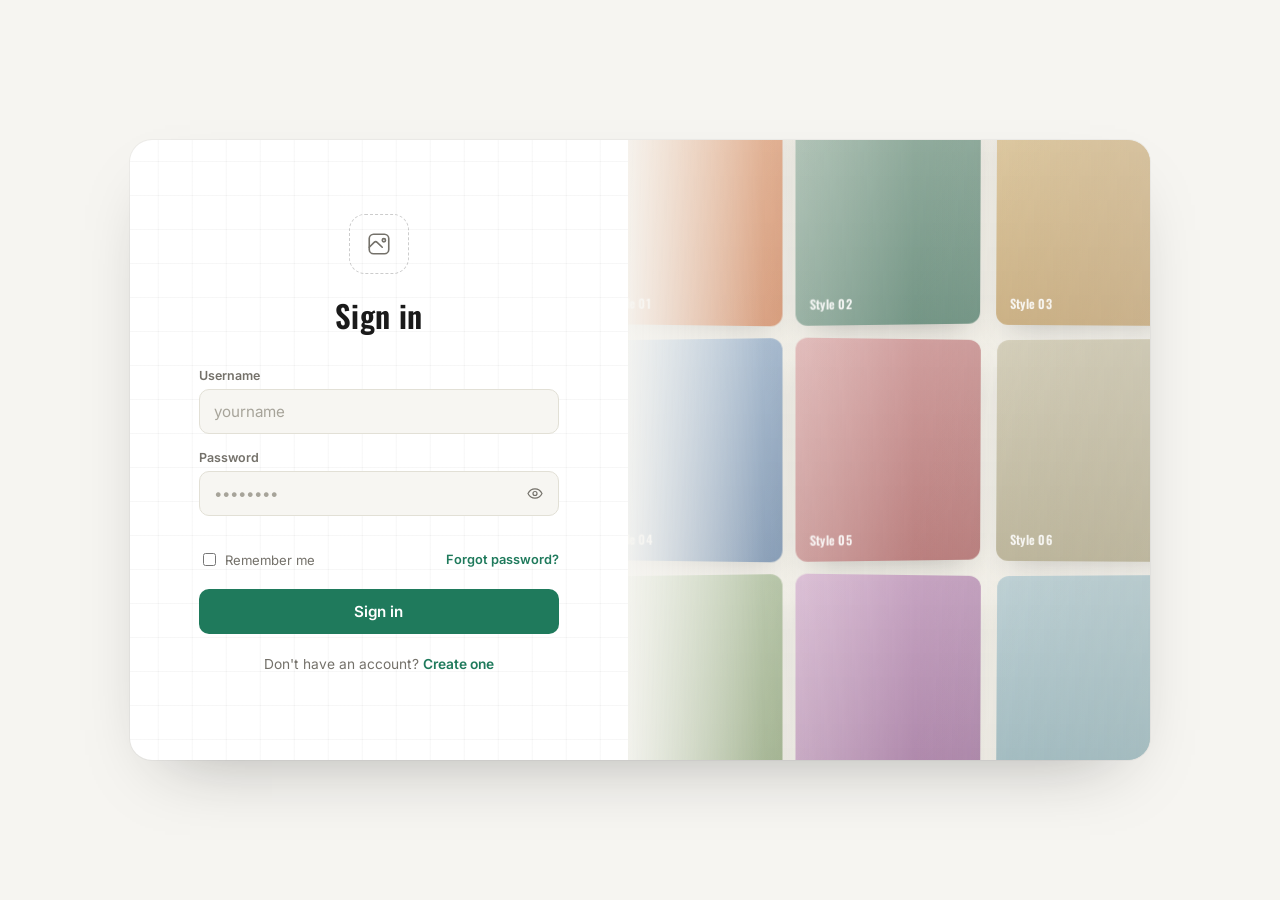
==== login.html @ 995468ad "login and register from with dark and light theme" ====
<!DOCTYPE html>
<html lang="en">
<head>
<meta charset="UTF-8">
<meta name="viewport" content="width=device-width, initial-scale=1.0">
<title>Sign in</title>
<link rel="preconnect" href="https://fonts.googleapis.com">
<link rel="preconnect" href="https://fonts.gstatic.com" crossorigin>
<link href="https://fonts.googleapis.com/css2?family=Oswald:wght@500;600&family=Inter:wght@400;500;600&display=swap" rel="stylesheet">
<link rel="stylesheet" href="styles-light.css">
<!-- Swap to styles-dark.css for the dark theme -->
</head>
<body>

<div class="stage">

  <div class="form-side">
    <div class="form-inner">

      <!-- LOGO: replace this placeholder with your own mark, e.g.
           <img src="logo.svg" alt="Your company" width="60" height="60"> -->
      <div class="logo-slot" aria-hidden="true">
        <svg viewBox="0 0 24 24" fill="none" stroke="currentColor" stroke-width="1.5" stroke-linecap="round" stroke-linejoin="round">
          <rect x="3" y="3" width="18" height="18" rx="4"/>
          <path d="M3 15l4.5-4.5a2 2 0 0 1 2.8 0L15 15"/>
          <circle cx="16.5" cy="8.5" r="1.5"/>
        </svg>
      </div>

      <h1 class="heading">Sign in</h1>

      <form id="login-form" novalidate>
        <div class="field">
          <label for="login-username">Username</label>
          <div class="field-input">
            <input id="login-username" name="username" type="text" placeholder="yourname" autocomplete="username" required>
          </div>
        </div>

        <div class="field">
          <label for="login-password">Password</label>
          <div class="field-input">
            <input id="login-password" name="password" type="password" class="has-toggle" placeholder="••••••••" autocomplete="current-password" required minlength="8">
            <button type="button" class="toggle-visibility" data-target="login-password" data-visible="false" aria-label="Show password">
              <svg class="icon-on" viewBox="0 0 24 24" fill="none" stroke="currentColor" stroke-width="1.8" stroke-linecap="round" stroke-linejoin="round"><path d="M1.5 12S5 5 12 5s10.5 7 10.5 7-3.5 7-10.5 7S1.5 12 1.5 12Z"/><circle cx="12" cy="12" r="3"/></svg>
              <svg class="icon-off" viewBox="0 0 24 24" fill="none" stroke="currentColor" stroke-width="1.8" stroke-linecap="round" stroke-linejoin="round"><path d="M3 3l18 18"/><path d="M10.6 5.1A10.9 10.9 0 0 1 12 5c7 0 10.5 7 10.5 7a13.6 13.6 0 0 1-3.1 3.9M6.4 6.4C3.5 8.2 1.5 12 1.5 12s3.5 7 10.5 7a10.9 10.9 0 0 0 4.6-1"/><path d="M9.9 9.9a3 3 0 0 0 4.2 4.2"/></svg>
            </button>
          </div>
          <div class="hint" data-hint-for="login-password"></div>
        </div>

        <div class="aux-row">
          <label style="display:flex; align-items:center; gap:6px; font-size:0.82rem;">
            <input type="checkbox" style="width:auto;" id="remember"> Remember me
          </label>
          <a href="#" onclick="return false;">Forgot password?</a>
        </div>

        <button class="submit" type="submit">Sign in</button>
        <div class="status" id="login-status"></div>
      </form>

      <p class="switch-line">Don't have an account? <a href="register.html">Create one</a></p>

    </div>
  </div>

  <div class="image-side" aria-hidden="true">
    <div class="collage-track">
      <div class="cover cover-1"><span>Style 01</span></div>
      <div class="cover cover-2"><span>Style 02</span></div>
      <div class="cover cover-3"><span>Style 03</span></div>
      <div class="cover cover-4"><span>Style 04</span></div>
      <div class="cover cover-5"><span>Style 05</span></div>
      <div class="cover cover-6"><span>Style 06</span></div>
      <div class="cover cover-7"><span>Style 07</span></div>
      <div class="cover cover-8"><span>Style 08</span></div>
      <div class="cover cover-9"><span>Style 09</span></div>
    </div>
    <div class="fog-overlay"></div>
  </div>

</div>

<script src="script.js"></script>
</body>
</html>
---- styles-light.css ----
/* =========================================================
   LIGHT THEME — for login.html / register.html
   e-commerce styling, images in a 3x3 grid, gently bent,
   drifting on a top-right ⇄ top-left diagonal.
   ========================================================= */

:root{
  --bg-page: #f6f5f1;
  --panel-bg: #ffffff;
  --panel-grid-line: rgba(26,26,26,0.035);
  --ink: #1a1a1a;
  --ink-soft: #74716a;
  --accent: #1f7a5c;
  --accent-strong: #145940;
  --accent-glow: rgba(31,122,92,0.16);
  --input-bg: #f7f6f2;
  --input-border: #e2e0d6;
  --error: #c0392b;
  --ok: #1f7a5c;
  --radius: 22px;
}

*{ box-sizing: border-box; }
html, body{ margin:0; padding:0; min-height:100vh; }

body{
  font-family: 'Inter', system-ui, sans-serif;
  color: var(--ink);
  background: var(--bg-page);
  min-height: 100vh;
  display:flex;
  align-items:center;
  justify-content:center;
  padding: 32px 20px;
}

.stage{
  width:100%;
  max-width: 1020px;
  display:grid;
  grid-template-columns: 1fr 1.05fr;
  background: var(--panel-bg);
  border-radius: var(--radius);
  overflow:hidden;
  box-shadow: 0 30px 70px -35px rgba(26,26,26,0.35), 0 0 0 1px rgba(26,26,26,0.04);
  min-height: 620px;
}

/* ---------------- form side ---------------- */

.form-side{
  position:relative;
  padding: 44px 40px;
  display:flex;
  align-items:center;
  justify-content:center;
  background-image:
    linear-gradient(var(--panel-grid-line) 1px, transparent 1px),
    linear-gradient(90deg, var(--panel-grid-line) 1px, transparent 1px);
  background-size: 34px 34px;
  background-position: center;
}

.form-inner{
  width:100%;
  max-width: 360px;
  display:flex;
  flex-direction:column;
  align-items:center;
  text-align:center;
}

.logo-slot{
  width: 60px;
  height: 60px;
  border-radius: 16px;
  border: 1.5px dashed rgba(26,26,26,0.22);
  display:flex;
  align-items:center;
  justify-content:center;
  color: var(--ink-soft);
  margin-bottom: 18px;
}
.logo-slot svg{ width:26px; height:26px; }

.heading{
  font-family: 'Oswald', 'Inter', sans-serif;
  font-weight: 600;
  letter-spacing: 0.01em;
  font-size: clamp(1.7rem, 2.4vw, 2.1rem);
  margin: 0 0 30px;
  color: var(--ink);
}

form{
  width:100%;
  display:flex;
  flex-direction:column;
  gap: 16px;
  text-align:left;
}

.field{ display:flex; flex-direction:column; gap:6px; }
.field label{ font-size: 0.78rem; font-weight: 600; color: var(--ink-soft); }
.field-input{ position:relative; display:flex; align-items:center; }

.field input{
  width:100%;
  font-family:'Inter', sans-serif;
  font-size: 0.95rem;
  color: var(--ink);
  background: var(--input-bg);
  border: 1px solid var(--input-border);
  border-radius: 10px;
  padding: 12px 14px;
  outline:none;
  transition: border-color .15s ease, box-shadow .15s ease, background .15s ease;
}
.field input.has-toggle{ padding-right: 44px; }
.field input::placeholder{ color: #a7a49a; }
.field input:focus{
  border-color: var(--accent);
  background: #ffffff;
  box-shadow: 0 0 0 4px var(--accent-glow);
}
.field input.touched:invalid{ border-color: var(--error); }

.toggle-visibility{
  position:absolute;
  right:10px;
  display:flex;
  align-items:center;
  justify-content:center;
  width:28px; height:28px;
  background:none; border:none;
  cursor:pointer;
  color: var(--ink-soft);
  border-radius: 6px;
}
.toggle-visibility:hover{ color: var(--ink); background: rgba(26,26,26,0.06); }
.toggle-visibility svg{ width:19px; height:19px; }
.toggle-visibility .icon-off{ display:none; }
.toggle-visibility[data-visible="true"] .icon-on{ display:none; }
.toggle-visibility[data-visible="true"] .icon-off{ display:block; }

.hint{ font-size: 0.74rem; color: var(--ink-soft); min-height: 1em; }
.hint.error{ color: var(--error); }

.aux-row{
  display:flex;
  justify-content:space-between;
  align-items:center;
  font-size: 0.8rem;
  color: var(--ink-soft);
}
.aux-row a{ color: var(--accent); text-decoration:none; font-weight:600; }
.aux-row a:hover{ text-decoration: underline; }

.submit{
  margin-top: 4px;
  background: var(--accent);
  color: #fff;
  border:none;
  border-radius: 10px;
  padding: 13px 18px;
  font-family:'Inter', sans-serif;
  font-size: 0.95rem;
  font-weight: 600;
  cursor:pointer;
  transition: background .15s ease, transform .1s ease;
}
.submit:hover{ background: var(--accent-strong); }
.submit:active{ transform: translateY(1px); }

.switch-line{
  margin-top: 22px;
  font-size: 0.86rem;
  color: var(--ink-soft);
  text-align:center;
}
.switch-line a{ color: var(--accent); text-decoration:none; font-weight:600; }
.switch-line a:hover{ text-decoration: underline; }

.status{
  margin-top: 14px;
  font-size: 0.84rem;
  padding: 10px 12px;
  border-radius: 8px;
  display:none;
  width:100%;
  text-align:left;
}
.status.show{ display:block; }
.status.ok{ background: rgba(31,122,92,0.1); color: var(--ok); }
.status.bad{ background: rgba(192,57,43,0.1); color: var(--error); }

/* ---------------- image side (desktop only) — 3 x 3 grid ---------------- */

.image-side{
  position:relative;
  overflow:hidden;
  background: #efece3;
}

.collage-track{
  position:absolute;
  inset: -6%;
  display:grid;
  grid-template-columns: repeat(3, 1fr);
  grid-template-rows: repeat(3, 1fr);
  gap: 14px;
  animation: driftDiagonal 9s ease-in-out infinite;
}

/* each tile is a landscape image, gently bent in 3D */
.cover{
  border-radius: 12px;
  display:flex;
  align-items:flex-end;
  padding: 12px 14px;
  font-family: 'Oswald', sans-serif;
  font-weight: 600;
  font-size: 0.78rem;
  letter-spacing: 0.02em;
  color: rgba(255,255,255,0.92);
  box-shadow: 0 16px 30px -16px rgba(26,26,26,0.35);
  transform: perspective(900px) rotateY(-6deg) rotateX(1deg);
  transform-style: preserve-3d;
}
.cover:nth-child(3n+2){
  transform: perspective(900px) rotateY(6deg) rotateX(-1deg);
}
.cover:nth-child(3n){
  transform: perspective(900px) rotateY(-3deg) rotateX(2deg);
}

.cover-1{ background: linear-gradient(135deg, #e8b48f, #c9764a); }
.cover-2{ background: linear-gradient(135deg, #9fb7a8, #4f7a67); }
.cover-3{ background: linear-gradient(135deg, #d9c08f, #a67c3d); }
.cover-4{ background: linear-gradient(135deg, #a9c1d9, #4f7098); }
.cover-5{ background: linear-gradient(135deg, #d9a6a6, #a35656); }
.cover-6{ background: linear-gradient(135deg, #c9c2a8, #8a7f56); }
.cover-7{ background: linear-gradient(135deg, #b7c9a8, #6f8a56); }
.cover-8{ background: linear-gradient(135deg, #cfa8c9, #8a5688); }
.cover-9{ background: linear-gradient(135deg, #a8c2c9, #4f7f8a); }

.fog-overlay{
  position:absolute;
  inset:0;
  background:
    linear-gradient(90deg, rgba(246,245,241,0.95) 0%, rgba(246,245,241,0.25) 26%, rgba(246,245,241,0.06) 55%, rgba(246,245,241,0.35) 100%),
    linear-gradient(rgba(246,245,241,0.08), rgba(246,245,241,0.18));
}

@keyframes driftDiagonal{
  0%   { transform: translate(4%, -10px); }
  50%  { transform: translate(-4%, 10px); }
  100% { transform: translate(4%, -10px); }
}

@media (prefers-reduced-motion: reduce){
  .collage-track{ animation: none; }
}

/* ---------------- responsive ---------------- */

@media (max-width: 860px){
  .stage{
    grid-template-columns: 1fr;
    max-width: 460px;
    min-height: unset;
  }
  .image-side{ display:none; }
  .form-side{ padding: 36px 30px; }
}

@media (max-width: 420px){
  body{ padding: 18px 12px; }
  .form-side{ padding: 28px 20px; }
}
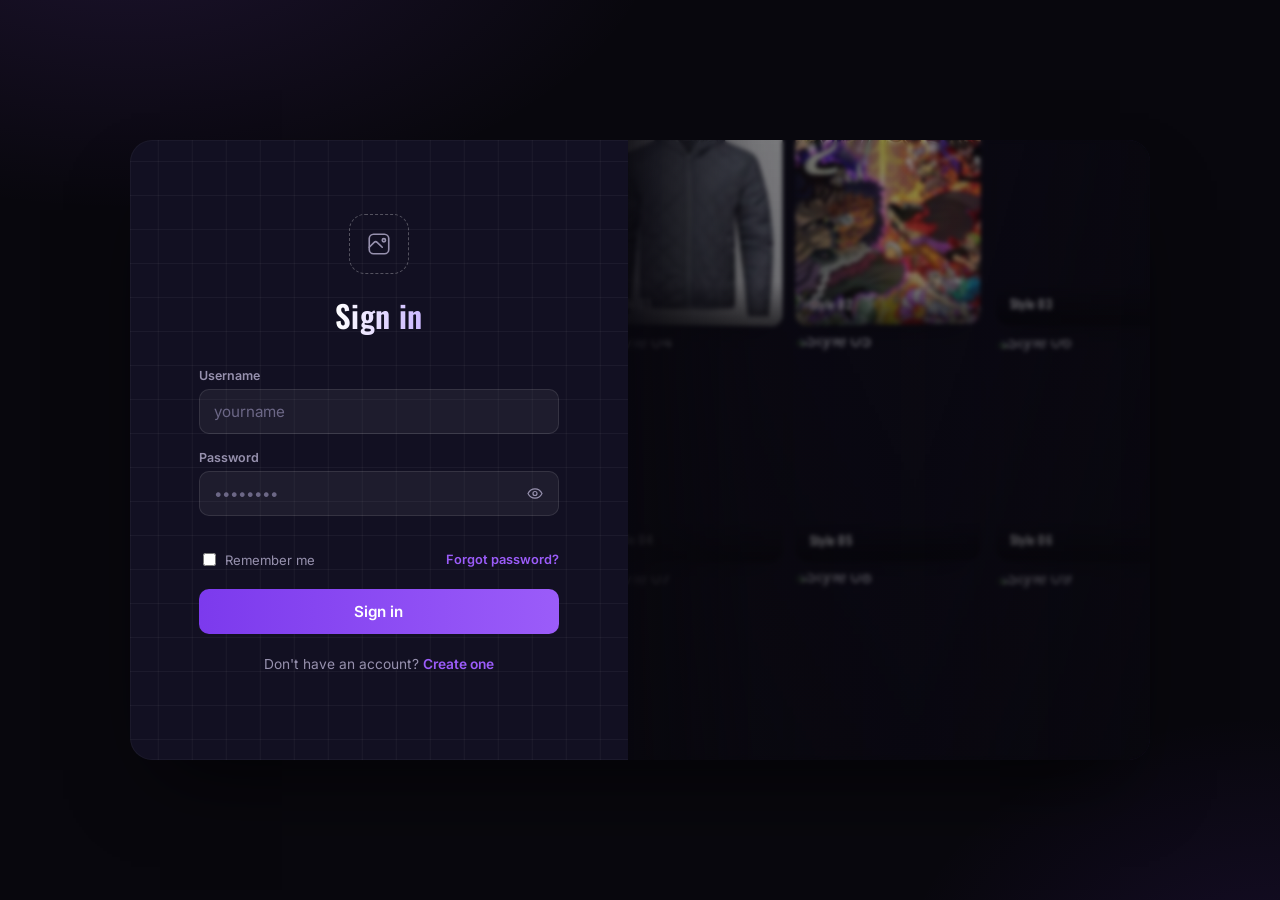
==== commit 354fef3d: "added the image instead of gradient" ====
--- a/login.html
+++ b/login.html
@@ -7,7 +7,7 @@
 <link rel="preconnect" href="https://fonts.googleapis.com">
 <link rel="preconnect" href="https://fonts.gstatic.com" crossorigin>
 <link href="https://fonts.googleapis.com/css2?family=Oswald:wght@500;600&family=Inter:wght@400;500;600&display=swap" rel="stylesheet">
-<link rel="stylesheet" href="styles-light.css">
+<link rel="stylesheet" href="styles-dark.css">
 <!-- Swap to styles-dark.css for the dark theme -->
 </head>
 <body>
@@ -67,15 +67,15 @@
 
   <div class="image-side" aria-hidden="true">
     <div class="collage-track">
-      <div class="cover cover-1"><span>Style 01</span></div>
-      <div class="cover cover-2"><span>Style 02</span></div>
-      <div class="cover cover-3"><span>Style 03</span></div>
-      <div class="cover cover-4"><span>Style 04</span></div>
-      <div class="cover cover-5"><span>Style 05</span></div>
-      <div class="cover cover-6"><span>Style 06</span></div>
-      <div class="cover cover-7"><span>Style 07</span></div>
-      <div class="cover cover-8"><span>Style 08</span></div>
-      <div class="cover cover-9"><span>Style 09</span></div>
+      <div class="cover cover-1"><img src="swiper/images.jpeg" alt="Style 01"><span>Style 01</span></div>
+      <div class="cover cover-2"><img src="swiper/onepiece.jpeg" alt="Style 02"><span>Style 02</span></div>
+      <div class="cover cover-3"><img src="images/style-03.jpg" alt="Style 03"><span>Style 03</span></div>
+      <div class="cover cover-4"><img src="images/style-04.jpg" alt="Style 04"><span>Style 04</span></div>
+      <div class="cover cover-5"><img src="images/style-05.jpg" alt="Style 05"><span>Style 05</span></div>
+      <div class="cover cover-6"><img src="images/style-06.jpg" alt="Style 06"><span>Style 06</span></div>
+      <div class="cover cover-7"><img src="images/style-07.jpg" alt="Style 07"><span>Style 07</span></div>
+      <div class="cover cover-8"><img src="images/style-08.jpg" alt="Style 08"><span>Style 08</span></div>
+      <div class="cover cover-9"><img src="images/style-09.jpg" alt="Style 09"><span>Style 09</span></div>
     </div>
     <div class="fog-overlay"></div>
   </div>
--- a/styles-dark.css
+++ b/styles-dark.css
@@ -0,0 +1,299 @@
+/* =========================================================
+   DARK THEME — for login.html / register.html
+   poster-driven, violet accent on near-black, images in a
+   3x3 grid, gently bent, drifting on a top-right ⇄ top-left
+   diagonal.
+   ========================================================= */
+
+:root{
+  --bg-page: #08070d;
+  --panel-bg: #121022;
+  --panel-grid-line: rgba(255,255,255,0.045);
+  --ink: #f4f2fb;
+  --ink-soft: #9791ae;
+  --accent: #9b5cf9;
+  --accent-strong: #7c3aed;
+  --accent-glow: rgba(155,92,249,0.35);
+  --input-bg: rgba(255,255,255,0.05);
+  --input-border: rgba(255,255,255,0.10);
+  --error: #f87171;
+  --ok: #4ade80;
+  --radius: 22px;
+}
+
+*{ box-sizing: border-box; }
+html, body{ margin:0; padding:0; min-height:100vh; }
+
+body{
+  font-family: 'Inter', system-ui, sans-serif;
+  color: var(--ink);
+  background:
+    radial-gradient(900px 500px at 10% -10%, rgba(155,92,249,0.14), transparent 60%),
+    radial-gradient(700px 500px at 100% 110%, rgba(124,58,237,0.12), transparent 55%),
+    var(--bg-page);
+  min-height: 100vh;
+  display:flex;
+  align-items:center;
+  justify-content:center;
+  padding: 32px 20px;
+}
+
+.stage{
+  width:100%;
+  max-width: 1020px;
+  display:grid;
+  grid-template-columns: 1fr 1.05fr;
+  background: var(--panel-bg);
+  border-radius: var(--radius);
+  overflow:hidden;
+  box-shadow: 0 40px 80px -30px rgba(0,0,0,0.7), 0 0 0 1px rgba(255,255,255,0.04) inset;
+  min-height: 620px;
+}
+
+/* ---------------- form side ---------------- */
+
+.form-side{
+  position:relative;
+  padding: 44px 40px;
+  display:flex;
+  align-items:center;
+  justify-content:center;
+  background-image:
+    linear-gradient(var(--panel-grid-line) 1px, transparent 1px),
+    linear-gradient(90deg, var(--panel-grid-line) 1px, transparent 1px);
+  background-size: 34px 34px;
+  background-position: center;
+}
+
+.form-inner{
+  width:100%;
+  max-width: 360px;
+  display:flex;
+  flex-direction:column;
+  align-items:center;
+  text-align:center;
+}
+
+.logo-slot{
+  width: 60px;
+  height: 60px;
+  border-radius: 16px;
+  border: 1.5px dashed rgba(255,255,255,0.28);
+  display:flex;
+  align-items:center;
+  justify-content:center;
+  color: var(--ink-soft);
+  margin-bottom: 18px;
+}
+.logo-slot svg{ width:26px; height:26px; }
+
+.heading{
+  font-family: 'Oswald', 'Inter', sans-serif;
+  font-weight: 600;
+  letter-spacing: 0.01em;
+  font-size: clamp(1.7rem, 2.4vw, 2.1rem);
+  margin: 0 0 30px;
+  background: linear-gradient(90deg, #ffffff, #cbb8ff);
+  -webkit-background-clip: text;
+  background-clip: text;
+  color: transparent;
+}
+
+form{
+  width:100%;
+  display:flex;
+  flex-direction:column;
+  gap: 16px;
+  text-align:left;
+}
+
+.field{ display:flex; flex-direction:column; gap:6px; }
+.field label{ font-size: 0.78rem; font-weight: 600; color: var(--ink-soft); }
+.field-input{ position:relative; display:flex; align-items:center; }
+
+.field input{
+  width:100%;
+  font-family:'Inter', sans-serif;
+  font-size: 0.95rem;
+  color: var(--ink);
+  background: var(--input-bg);
+  border: 1px solid var(--input-border);
+  border-radius: 10px;
+  padding: 12px 14px;
+  outline:none;
+  transition: border-color .15s ease, box-shadow .15s ease, background .15s ease;
+}
+.field input.has-toggle{ padding-right: 44px; }
+.field input::placeholder{ color: #6c6786; }
+.field input:focus{
+  border-color: var(--accent);
+  background: rgba(255,255,255,0.07);
+  box-shadow: 0 0 0 4px var(--accent-glow);
+}
+.field input.touched:invalid{ border-color: var(--error); }
+
+.toggle-visibility{
+  position:absolute;
+  right:10px;
+  display:flex;
+  align-items:center;
+  justify-content:center;
+  width:28px; height:28px;
+  background:none; border:none;
+  cursor:pointer;
+  color: var(--ink-soft);
+  border-radius: 6px;
+}
+.toggle-visibility:hover{ color: var(--ink); background: rgba(255,255,255,0.08); }
+.toggle-visibility svg{ width:19px; height:19px; }
+.toggle-visibility .icon-off{ display:none; }
+.toggle-visibility[data-visible="true"] .icon-on{ display:none; }
+.toggle-visibility[data-visible="true"] .icon-off{ display:block; }
+
+.hint{ font-size: 0.74rem; color: var(--ink-soft); min-height: 1em; }
+.hint.error{ color: var(--error); }
+
+.aux-row{
+  display:flex;
+  justify-content:space-between;
+  align-items:center;
+  font-size: 0.8rem;
+  color: var(--ink-soft);
+}
+.aux-row a{ color: var(--accent); text-decoration:none; font-weight:600; }
+.aux-row a:hover{ text-decoration: underline; }
+
+.submit{
+  margin-top: 4px;
+  background: linear-gradient(90deg, var(--accent-strong), var(--accent));
+  color: #fff;
+  border:none;
+  border-radius: 10px;
+  padding: 13px 18px;
+  font-family:'Inter', sans-serif;
+  font-size: 0.95rem;
+  font-weight: 600;
+  cursor:pointer;
+  transition: filter .15s ease, transform .1s ease;
+}
+.submit:hover{ filter: brightness(1.08); }
+.submit:active{ transform: translateY(1px); }
+
+.switch-line{
+  margin-top: 22px;
+  font-size: 0.86rem;
+  color: var(--ink-soft);
+  text-align:center;
+}
+.switch-line a{ color: var(--accent); text-decoration:none; font-weight:600; }
+.switch-line a:hover{ text-decoration: underline; }
+
+.status{
+  margin-top: 14px;
+  font-size: 0.84rem;
+  padding: 10px 12px;
+  border-radius: 8px;
+  display:none;
+  width:100%;
+  text-align:left;
+}
+.status.show{ display:block; }
+.status.ok{ background: rgba(74,222,128,0.12); color: var(--ok); }
+.status.bad{ background: rgba(248,113,113,0.12); color: var(--error); }
+
+/* ---------------- image side (desktop only) — 3 x 3 grid ---------------- */
+
+.image-side{
+  position:relative;
+  overflow:hidden;
+  background: #0c0a16;
+}
+
+.collage-track{
+  position:absolute;
+  inset: -6%;
+  display:grid;
+  grid-template-columns: repeat(3, 1fr);
+  grid-template-rows: repeat(3, 1fr);
+  gap: 14px;
+  animation: driftDiagonal 9s ease-in-out infinite;
+}
+
+/* each tile is a landscape image, gently bent in 3D.
+   Box size/shape comes from the grid — untouched below. */
+.cover{
+  position:relative;
+  overflow:hidden;
+  border-radius: 12px;
+  filter: saturate(1.05) brightness(0.9);
+  box-shadow: 0 16px 30px -16px rgba(0,0,0,0.55);
+  transform: perspective(900px) rotateY(-6deg) rotateX(1deg);
+  transform-style: preserve-3d;
+}
+.cover:nth-child(3n+2){
+  transform: perspective(900px) rotateY(6deg) rotateX(-1deg);
+}
+.cover:nth-child(3n){
+  transform: perspective(900px) rotateY(-3deg) rotateX(2deg);
+}
+
+/* the image fills the box completely and sits slightly zoomed in */
+.cover img{
+  position:absolute;
+  inset:0;
+  width:100%;
+  height:100%;
+  object-fit: cover;
+  object-position: center;
+  transform: scale(1.08);
+}
+
+/* readable label on top of the photo */
+.cover span{
+  position:absolute;
+  left:0; right:0; bottom:0;
+  padding: 12px 14px;
+  font-family: 'Oswald', sans-serif;
+  font-weight: 600;
+  font-size: 0.78rem;
+  letter-spacing: 0.02em;
+  color: rgba(255,255,255,0.9);
+  background: linear-gradient(0deg, rgba(0,0,0,0.65), rgba(0,0,0,0));
+}
+
+.fog-overlay{
+  position:absolute;
+  inset:0;
+  background:
+    linear-gradient(90deg, rgba(8,7,13,0.9) 0%, rgba(8,7,13,0.35) 24%, rgba(8,7,13,0.15) 55%, rgba(8,7,13,0.55) 100%),
+    linear-gradient(rgba(8,7,13,0.25), rgba(8,7,13,0.55));
+  backdrop-filter: blur(2px);
+  -webkit-backdrop-filter: blur(2px);
+}
+
+@keyframes driftDiagonal{
+  0%   { transform: translate(4%, -10px); }
+  50%  { transform: translate(-4%, 10px); }
+  100% { transform: translate(4%, -10px); }
+}
+
+@media (prefers-reduced-motion: reduce){
+  .collage-track{ animation: none; }
+}
+
+/* ---------------- responsive ---------------- */
+
+@media (max-width: 860px){
+  .stage{
+    grid-template-columns: 1fr;
+    max-width: 460px;
+    min-height: unset;
+  }
+  .image-side{ display:none; }
+  .form-side{ padding: 36px 30px; }
+}
+
+@media (max-width: 420px){
+  body{ padding: 18px 12px; }
+  .form-side{ padding: 28px 20px; }
+}
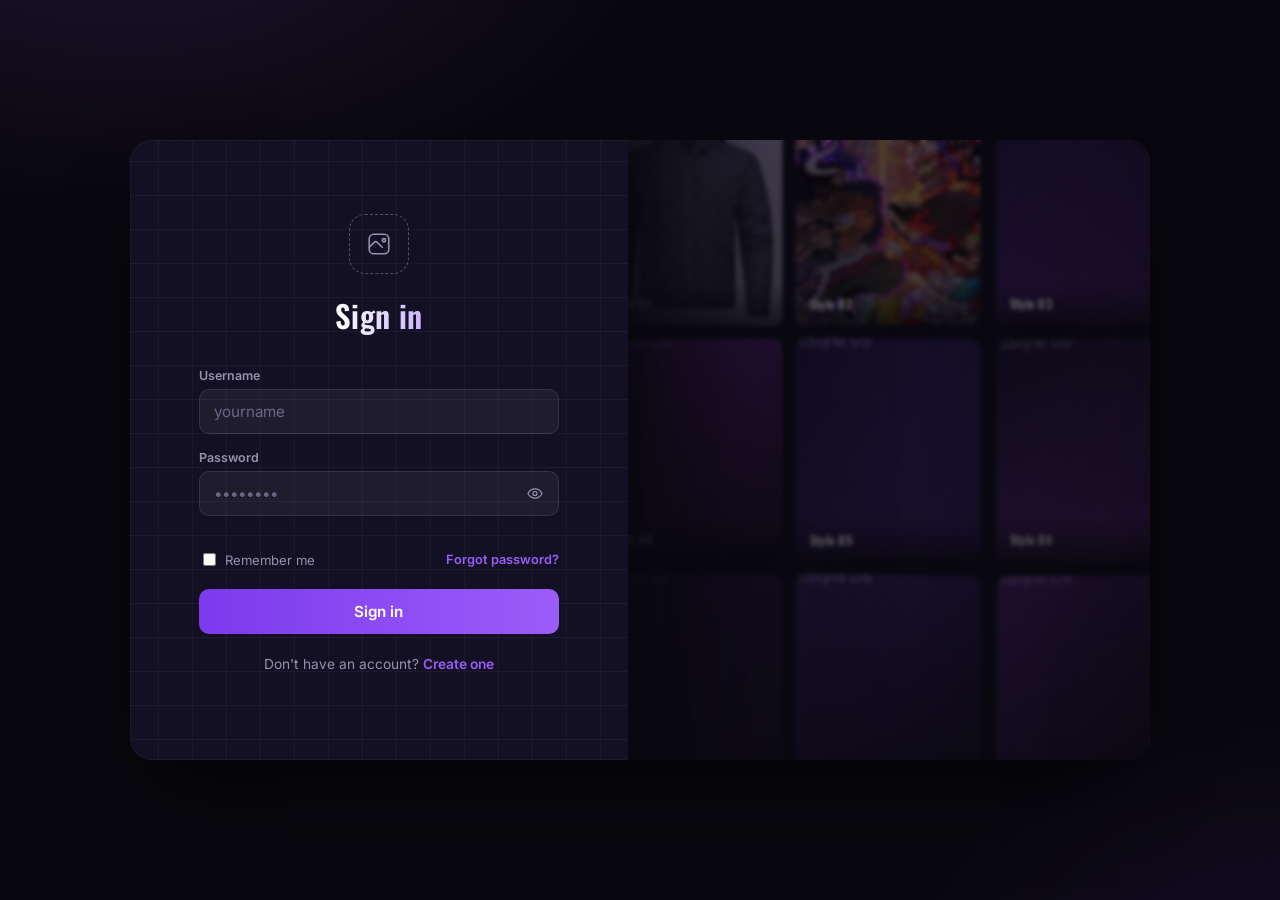
==== commit 7cf0da8e: "added gradient to the images" ====
--- a/login.html
+++ b/login.html
@@ -7,7 +7,7 @@
 <link rel="preconnect" href="https://fonts.googleapis.com">
 <link rel="preconnect" href="https://fonts.gstatic.com" crossorigin>
 <link href="https://fonts.googleapis.com/css2?family=Oswald:wght@500;600&family=Inter:wght@400;500;600&display=swap" rel="stylesheet">
-<link rel="stylesheet" href="styles-dark.css">
+<link rel="stylesheet" href="gradient/styles-dark.css">
 <!-- Swap to styles-dark.css for the dark theme -->
 </head>
 <body>
--- a/gradient/styles-dark.css
+++ b/gradient/styles-dark.css
@@ -0,0 +1,320 @@
+/* =========================================================
+   DARK THEME — for login.html / register.html
+   poster-driven, violet accent on near-black, images in a
+   3x3 grid, gently bent, drifting on a top-right ⇄ top-left
+   diagonal.
+   ========================================================= */
+
+:root{
+  --bg-page: #08070d;
+  --panel-bg: #121022;
+  --panel-grid-line: rgba(255,255,255,0.045);
+  --ink: #f4f2fb;
+  --ink-soft: #9791ae;
+  --accent: #9b5cf9;
+  --accent-strong: #7c3aed;
+  --accent-glow: rgba(155,92,249,0.35);
+  --input-bg: rgba(255,255,255,0.05);
+  --input-border: rgba(255,255,255,0.10);
+  --error: #f87171;
+  --ok: #4ade80;
+  --radius: 22px;
+}
+
+*{ box-sizing: border-box; }
+html, body{ margin:0; padding:0; min-height:100vh; }
+
+body{
+  font-family: 'Inter', system-ui, sans-serif;
+  color: var(--ink);
+  background:
+    radial-gradient(900px 500px at 10% -10%, rgba(155,92,249,0.14), transparent 60%),
+    radial-gradient(700px 500px at 100% 110%, rgba(124,58,237,0.12), transparent 55%),
+    var(--bg-page);
+  min-height: 100vh;
+  display:flex;
+  align-items:center;
+  justify-content:center;
+  padding: 32px 20px;
+}
+
+.stage{
+  width:100%;
+  max-width: 1020px;
+  display:grid;
+  grid-template-columns: 1fr 1.05fr;
+  background: var(--panel-bg);
+  border-radius: var(--radius);
+  overflow:hidden;
+  box-shadow: 0 40px 80px -30px rgba(0,0,0,0.7), 0 0 0 1px rgba(255,255,255,0.04) inset;
+  min-height: 620px;
+}
+
+/* ---------------- form side ---------------- */
+
+.form-side{
+  position:relative;
+  padding: 44px 40px;
+  display:flex;
+  align-items:center;
+  justify-content:center;
+  background-image:
+    linear-gradient(var(--panel-grid-line) 1px, transparent 1px),
+    linear-gradient(90deg, var(--panel-grid-line) 1px, transparent 1px);
+  background-size: 34px 34px;
+  background-position: center;
+}
+
+.form-inner{
+  width:100%;
+  max-width: 360px;
+  display:flex;
+  flex-direction:column;
+  align-items:center;
+  text-align:center;
+}
+
+.logo-slot{
+  width: 60px;
+  height: 60px;
+  border-radius: 16px;
+  border: 1.5px dashed rgba(255,255,255,0.28);
+  display:flex;
+  align-items:center;
+  justify-content:center;
+  color: var(--ink-soft);
+  margin-bottom: 18px;
+}
+.logo-slot svg{ width:26px; height:26px; }
+
+.heading{
+  font-family: 'Oswald', 'Inter', sans-serif;
+  font-weight: 600;
+  letter-spacing: 0.01em;
+  font-size: clamp(1.7rem, 2.4vw, 2.1rem);
+  margin: 0 0 30px;
+  background: linear-gradient(90deg, #ffffff, #cbb8ff);
+  -webkit-background-clip: text;
+  background-clip: text;
+  color: transparent;
+}
+
+form{
+  width:100%;
+  display:flex;
+  flex-direction:column;
+  gap: 16px;
+  text-align:left;
+}
+
+.field{ display:flex; flex-direction:column; gap:6px; }
+.field label{ font-size: 0.78rem; font-weight: 600; color: var(--ink-soft); }
+.field-input{ position:relative; display:flex; align-items:center; }
+
+.field input{
+  width:100%;
+  font-family:'Inter', sans-serif;
+  font-size: 0.95rem;
+  color: var(--ink);
+  background: var(--input-bg);
+  border: 1px solid var(--input-border);
+  border-radius: 10px;
+  padding: 12px 14px;
+  outline:none;
+  transition: border-color .15s ease, box-shadow .15s ease, background .15s ease;
+}
+.field input.has-toggle{ padding-right: 44px; }
+.field input::placeholder{ color: #6c6786; }
+.field input:focus{
+  border-color: var(--accent);
+  background: rgba(255,255,255,0.07);
+  box-shadow: 0 0 0 4px var(--accent-glow);
+}
+.field input.touched:invalid{ border-color: var(--error); }
+
+.toggle-visibility{
+  position:absolute;
+  right:10px;
+  display:flex;
+  align-items:center;
+  justify-content:center;
+  width:28px; height:28px;
+  background:none; border:none;
+  cursor:pointer;
+  color: var(--ink-soft);
+  border-radius: 6px;
+}
+.toggle-visibility:hover{ color: var(--ink); background: rgba(255,255,255,0.08); }
+.toggle-visibility svg{ width:19px; height:19px; }
+.toggle-visibility .icon-off{ display:none; }
+.toggle-visibility[data-visible="true"] .icon-on{ display:none; }
+.toggle-visibility[data-visible="true"] .icon-off{ display:block; }
+
+.hint{ font-size: 0.74rem; color: var(--ink-soft); min-height: 1em; }
+.hint.error{ color: var(--error); }
+
+.aux-row{
+  display:flex;
+  justify-content:space-between;
+  align-items:center;
+  font-size: 0.8rem;
+  color: var(--ink-soft);
+}
+.aux-row a{ color: var(--accent); text-decoration:none; font-weight:600; }
+.aux-row a:hover{ text-decoration: underline; }
+
+.submit{
+  margin-top: 4px;
+  background: linear-gradient(90deg, var(--accent-strong), var(--accent));
+  color: #fff;
+  border:none;
+  border-radius: 10px;
+  padding: 13px 18px;
+  font-family:'Inter', sans-serif;
+  font-size: 0.95rem;
+  font-weight: 600;
+  cursor:pointer;
+  transition: filter .15s ease, transform .1s ease;
+}
+.submit:hover{ filter: brightness(1.08); }
+.submit:active{ transform: translateY(1px); }
+
+.switch-line{
+  margin-top: 22px;
+  font-size: 0.86rem;
+  color: var(--ink-soft);
+  text-align:center;
+}
+.switch-line a{ color: var(--accent); text-decoration:none; font-weight:600; }
+.switch-line a:hover{ text-decoration: underline; }
+
+.status{
+  margin-top: 14px;
+  font-size: 0.84rem;
+  padding: 10px 12px;
+  border-radius: 8px;
+  display:none;
+  width:100%;
+  text-align:left;
+}
+.status.show{ display:block; }
+.status.ok{ background: rgba(74,222,128,0.12); color: var(--ok); }
+.status.bad{ background: rgba(248,113,113,0.12); color: var(--error); }
+
+/* ---------------- image side (desktop only) — 3 x 3 grid ---------------- */
+
+.image-side{
+  position:relative;
+  overflow:hidden;
+  background: #0c0a16;
+}
+
+.collage-track{
+  position:absolute;
+  inset: -6%;
+  display:grid;
+  grid-template-columns: repeat(3, 1fr);
+  grid-template-rows: repeat(3, 1fr);
+  gap: 14px;
+  animation: driftDiagonal 9s ease-in-out infinite;
+}
+
+/* each tile is a landscape image, gently bent in 3D.
+   Box size/shape comes from the grid — untouched below. */
+.cover{
+  position:relative;
+  overflow:hidden;
+  border-radius: 12px;
+  filter: saturate(1.05) brightness(0.9);
+  box-shadow: 0 16px 30px -16px rgba(0,0,0,0.55);
+  transform: perspective(900px) rotateY(-6deg) rotateX(1deg);
+  transform-style: preserve-3d;
+}
+.cover:nth-child(3n+2){
+  transform: perspective(900px) rotateY(6deg) rotateX(-1deg);
+}
+.cover:nth-child(3n){
+  transform: perspective(900px) rotateY(-3deg) rotateX(2deg);
+}
+
+/* the image fills the box completely and sits slightly zoomed in */
+.cover img{
+  position:absolute;
+  inset:0;
+  z-index:0;
+  width:100%;
+  height:100%;
+  object-fit: cover;
+  object-position: center;
+  transform: scale(1.08);
+}
+
+/* a subtle color-graded tint over the photo, per tile */
+.cover::before{
+  content:"";
+  position:absolute;
+  inset:0;
+  z-index:1;
+  mix-blend-mode: multiply;
+  opacity: 0.6;
+}
+.cover-1::before{ background: linear-gradient(150deg, #3a1c6e, #171029); }
+.cover-2::before{ background: linear-gradient(150deg, #5b2a86, #1c1233); }
+.cover-3::before{ background: linear-gradient(150deg, #24164a, #6d2ea1); }
+.cover-4::before{ background: linear-gradient(150deg, #7c2ea8, #201333); }
+.cover-5::before{ background: linear-gradient(150deg, #2a1750, #4b2a86); }
+.cover-6::before{ background: linear-gradient(150deg, #1c1233, #8a3fc0); }
+.cover-7::before{ background: linear-gradient(150deg, #331a5c, #201333); }
+.cover-8::before{ background: linear-gradient(150deg, #4b2a86, #171029); }
+.cover-9::before{ background: linear-gradient(150deg, #6d2ea1, #1c1233); }
+
+/* readable label on top of the photo */
+.cover span{
+  position:absolute;
+  left:0; right:0; bottom:0;
+  z-index:2;
+  padding: 12px 14px;
+  font-family: 'Oswald', sans-serif;
+  font-weight: 600;
+  font-size: 0.78rem;
+  letter-spacing: 0.02em;
+  color: rgba(255,255,255,0.9);
+  background: linear-gradient(0deg, rgba(0,0,0,0.65), rgba(0,0,0,0));
+}
+
+.fog-overlay{
+  position:absolute;
+  inset:0;
+  background:
+    linear-gradient(90deg, rgba(8,7,13,0.9) 0%, rgba(8,7,13,0.35) 24%, rgba(8,7,13,0.15) 55%, rgba(8,7,13,0.55) 100%),
+    linear-gradient(rgba(8,7,13,0.25), rgba(8,7,13,0.55));
+  backdrop-filter: blur(2px);
+  -webkit-backdrop-filter: blur(2px);
+}
+
+@keyframes driftDiagonal{
+  0%   { transform: translate(4%, -10px); }
+  50%  { transform: translate(-4%, 10px); }
+  100% { transform: translate(4%, -10px); }
+}
+
+@media (prefers-reduced-motion: reduce){
+  .collage-track{ animation: none; }
+}
+
+/* ---------------- responsive ---------------- */
+
+@media (max-width: 860px){
+  .stage{
+    grid-template-columns: 1fr;
+    max-width: 460px;
+    min-height: unset;
+  }
+  .image-side{ display:none; }
+  .form-side{ padding: 36px 30px; }
+}
+
+@media (max-width: 420px){
+  body{ padding: 18px 12px; }
+  .form-side{ padding: 28px 20px; }
+}
